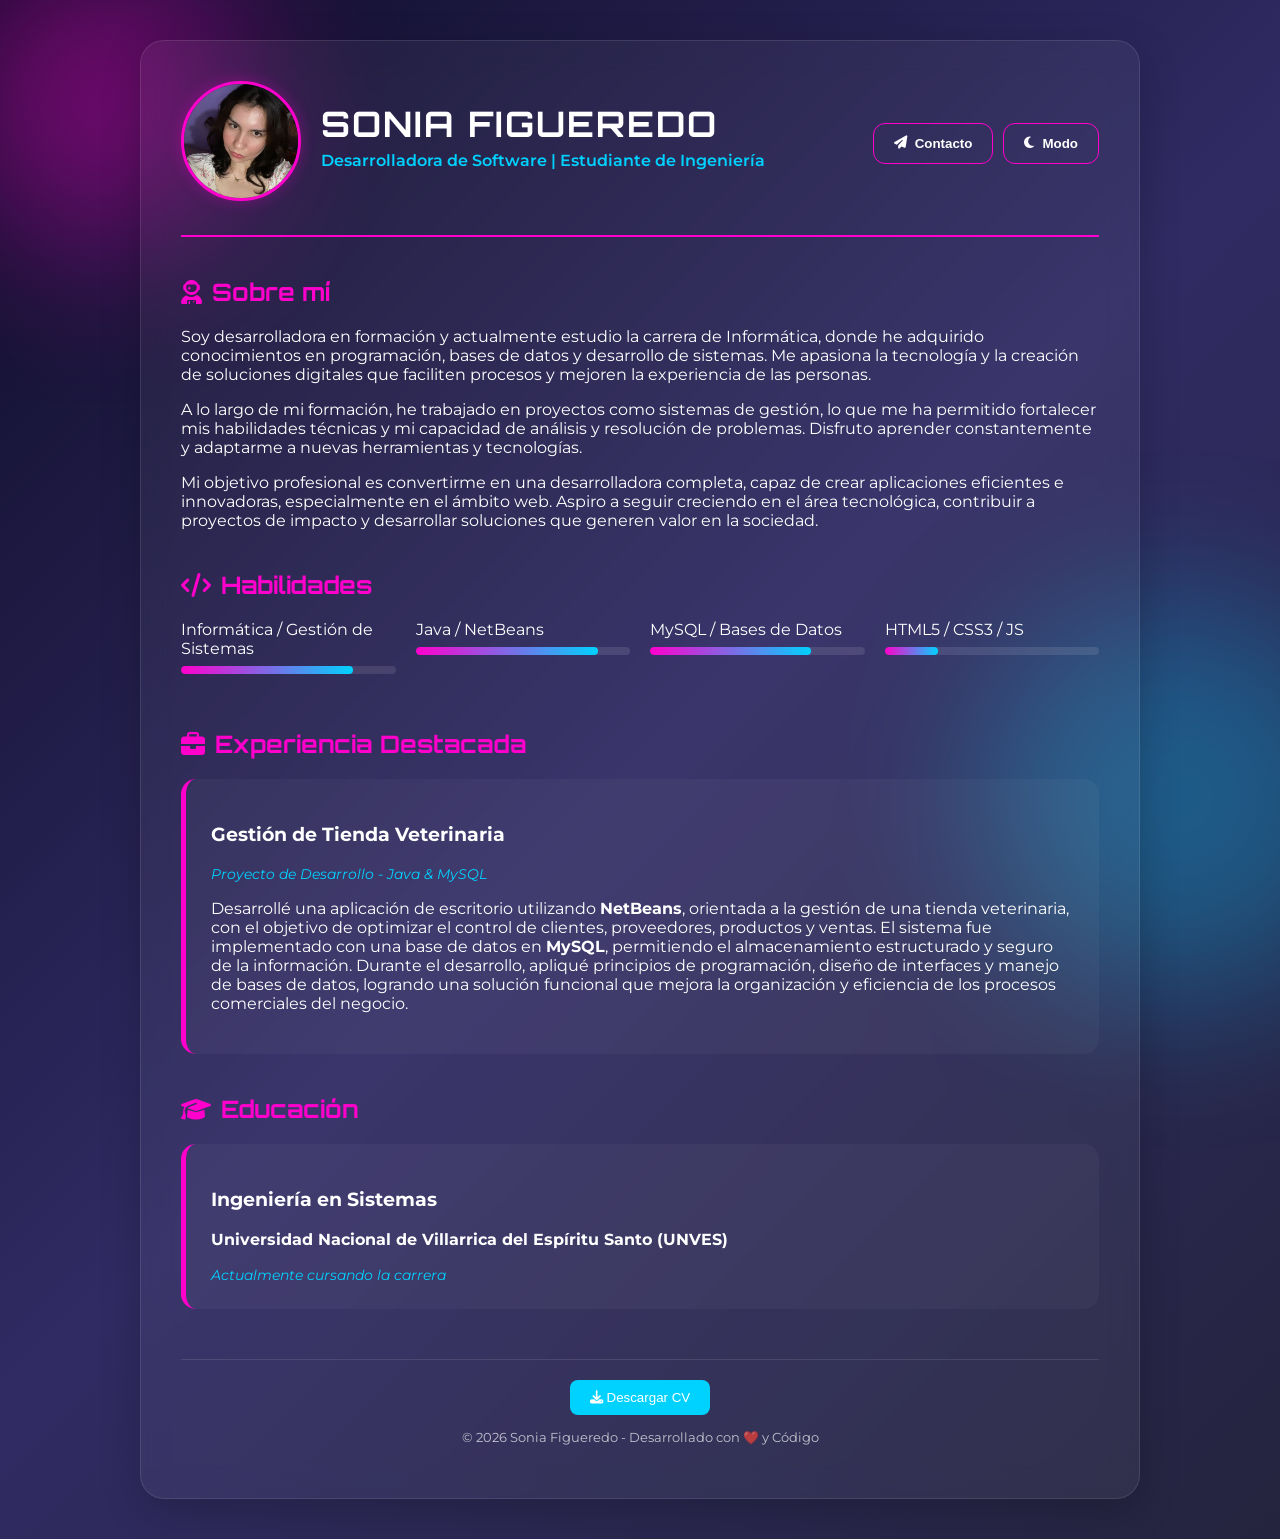
==== index.html @ 5f3241a0 "Rename HTML/01.html to index.html" ====
<!DOCTYPE html> <!-- Define el tipo de documento como HTML5 -->
<html lang="es"> <!-- Establece el idioma del sitio a español -->
<head> <!-- Inicio del encabezado del documento -->
    <meta charset="UTF-8"> <!-- Codificación de caracteres universal -->
    <meta name="viewport" content="width=device-width, initial-scale=1.0"> <!-- Asegura que el sitio sea responsivo en móviles -->
    <title>Sonia Figueredo | Portfolio Developer</title> <!-- Título que aparece en la pestaña del navegador -->
    <link rel="stylesheet" href="../CSS/01.css"> <!-- Enlace a la hoja de estilos externa -->
    <link href="https://fonts.googleapis.com/css2?family=Montserrat:wght@300;600&family=Orbitron:wght@500;700&display=swap" rel="stylesheet"> <!-- Fuentes de Google Fonts -->
    <link rel="stylesheet" href="https://cdnjs.cloudflare.com/ajax/libs/font-awesome/6.4.0/css/all.min.css"> <!-- Librería de iconos Font Awesome -->
</head> <!-- Cierre del encabezado -->
<body> <!-- Inicio del cuerpo de la página -->

    <div class="circle circle-1"></div> <!-- Elemento decorativo: Círculo de fondo 1 -->
    <div class="circle circle-2"></div> <!-- Elemento decorativo: Círculo de fondo 2 -->

    <div class="container"> <!-- Contenedor principal con efecto cristal -->
        <header class="header-main"> <!-- Encabezado principal del CV -->
            <div class="profile-area"> <!-- Área de imagen de perfil -->
                <img src="../IMAGEN/perfil.jpeg" alt="Sonia Figueredo" class="profile-pic"> <!-- Foto del profesional -->
            </div>
            <div class="title-area"> <!-- Área de texto central (Nombre y Título) -->
                <h1>Sonia Figueredo</h1> <!-- Nombre principal -->
                <p class="subtitle">Desarrolladora de Software | Estudiante de Ingeniería</p> <!-- Cargo o especialidad -->
            </div>
            <div class="actions-area"> <!-- Área de botones interactivos a la derecha -->
                <button id="btn-contact" class="btn-glow"><i class="fas fa-paper-plane"></i> Contacto</button> <!-- Botón para abrir modal de contacto -->
                <button id="btn-theme" class="btn-glow"><i class="fas fa-moon"></i> Modo</button> <!-- Botón para cambiar el tema visual -->
            </div>
        </header> <!-- Cierre del encabezado -->

        <main> <!-- Contenido principal del documento -->
            <section class="section scroll-reveal"> <!-- Sección de resumen profesional -->
                <h2><i class="fas fa-user-astronaut"></i> Sobre mí</h2> <!-- Título con icono -->
                <p>Soy desarrolladora en formación y actualmente estudio la carrera de Informática, donde he adquirido conocimientos en programación, bases de datos y desarrollo de sistemas. Me apasiona la tecnología y la creación de soluciones digitales que faciliten procesos y mejoren la experiencia de las personas.</p>
                <p>A lo largo de mi formación, he trabajado en proyectos como sistemas de gestión, lo que me ha permitido fortalecer mis habilidades técnicas y mi capacidad de análisis y resolución de problemas. Disfruto aprender constantemente y adaptarme a nuevas herramientas y tecnologías.</p>
                <p>Mi objetivo profesional es convertirme en una desarrolladora completa, capaz de crear aplicaciones eficientes e innovadoras, especialmente en el ámbito web. Aspiro a seguir creciendo en el área tecnológica, contribuir a proyectos de impacto y desarrollar soluciones que generen valor en la sociedad.</p>
            </section>

            <section class="section scroll-reveal"> <!-- Sección de habilidades técnicas -->
                <h2><i class="fas fa-code"></i> Habilidades</h2> <!-- Título de sección -->
                <div class="skills-grid"> <!-- Rejilla para mostrar habilidades -->
                    <div class="skill-item"> <!-- Item individual -->
                        <span>Informática / Gestión de Sistemas</span>
                        <div class="progress-bar"><div class="progress" style="width: 80%"></div></div>
                    </div>
                    <div class="skill-item"> <!-- Item individual de habilidad -->
                        <span>Java / NetBeans</span> <!-- Nombre de la tecnología -->
                        <div class="progress-bar"><div class="progress" style="width: 85%"></div></div> <!-- Barra de progreso animada -->
                    </div>
                    <div class="skill-item"> <!-- Item individual -->
                        <span>MySQL / Bases de Datos</span>
                        <div class="progress-bar"><div class="progress" style="width: 75%"></div></div>
                    </div>
                    <div class="skill-item"> <!-- Item individual -->
                        <span>HTML5 / CSS3 / JS</span>
                        <div class="progress-bar"><div class="progress" style="width: 25%"></div></div>
                    </div>
                </div>
            </section>

            <section class="section scroll-reveal"> <!-- Sección de experiencia -->
                <h2><i class="fas fa-briefcase"></i> Experiencia Destacada</h2>
                <div class="card"> <!-- Tarjeta de proyecto o trabajo -->
                    <h3>Gestión de Tienda Veterinaria</h3> <!-- Título del proyecto -->
                    <span class="job-date">Proyecto de Desarrollo - Java & MySQL</span> <!-- Fecha o tipo de trabajo -->
                    <p>Desarrollé una aplicación de escritorio utilizando <strong>NetBeans</strong>, orientada a la gestión de una tienda veterinaria, con el objetivo de optimizar el control de clientes, proveedores, productos y ventas. El sistema fue implementado con una base de datos en <strong>MySQL</strong>, permitiendo el almacenamiento estructurado y seguro de la información. Durante el desarrollo, apliqué principios de programación, diseño de interfaces y manejo de bases de datos, logrando una solución funcional que mejora la organización y eficiencia de los procesos comerciales del negocio.</p>
                </div>
            </section>

            <section class="section scroll-reveal"> <!-- Sección de educación -->
                <h2><i class="fas fa-graduation-cap"></i> Educación</h2>
                <div class="card"> <!-- Tarjeta de educación -->
                    <h3>Ingeniería en Sistemas</h3>
                    <p><strong>Universidad Nacional de Villarrica del Espíritu Santo (UNVES)</strong></p>
                    <span class="job-date">Actualmente cursando la carrera</span> <!-- Estado de la carrera -->
                </div>
            </section>
        </main> <!-- Cierre del contenido principal -->

        <footer class="footer-main"> <!-- Pie de página con acciones finales -->
            <button class="btn-secondary" onclick="window.print()"><i class="fas fa-download"></i> Descargar CV</button> <!-- Botón para imprimir/descargar -->
            <p class="footer-credits">© 2026 Sonia Figueredo - Desarrollado con ❤️ y Código</p> <!-- Créditos finales -->
        </footer>
    </div> <!-- Cierre del contenedor principal -->

    <!-- Modal de Contacto -->
    <div id="contact-modal" class="modal"> <!-- Estructura oculta del modal -->
        <div class="modal-content glass"> <!-- Contenido del modal con efecto cristal -->
            <span class="close-modal">&times;</span> <!-- Botón para cerrar modal -->
            <h2><i class="fas fa-envelope-open-text"></i> Conectemos</h2> <!-- Título del modal -->
            <div class="contact-links"> <!-- Enlaces de contacto -->
                <a href="https://wa.me/595981661205" target="_blank" class="contact-item"> <!-- Link directo a WhatsApp -->
                    <i class="fab fa-whatsapp"></i> WhatsApp: (0981) 661205
                </a>
                <a href="mailto:figueredosonia775@gmail.com" class="contact-item"> <!-- Link de correo electrónico -->
                    <i class="fas fa-at"></i> figueredosonia775@gmail.com
                </a>
            </div>
        </div>
    </div>

    <script src="../JAVASCRIPT/01.js" defer></script> <!-- Usamos la carpeta JAVASCRIPT y el atributo defer para asegurar la carga -->
</body>
</html>
---- CSS/01.css ----
/* --- VARIABLES DE TEMA --- */
:root {
    --bg-gradient: linear-gradient(135deg, #0f0c29 0%, #302b63 50%, #24243e 100%); /* Fondo modo oscuro neón */
    --glass-bg: rgba(255, 255, 255, 0.05); /* Fondo cristal oscuro */
    --text-primary: #ffffff; /* Texto blanco */
    --accent-color: #ff00cc; /* Color rosa neón */
    --accent-secondary: #00d2ff; /* Color azul neón */
    --shadow-color: rgba(255, 0, 204, 0.3); /* Sombra neón */
    --card-bg: rgba(255, 255, 255, 0.03); /* Fondo de tarjetas */
    --transition: all 0.3s cubic-bezier(0.4, 0, 0.2, 1); /* Transición suave estándar */
}

/* --- ESTADOS MODO CLARO --- */
body.light-mode {
    --bg-gradient: linear-gradient(135deg, #f5f7fa 0%, #c3cfe2 100%); /* Fondo suave claro */
    --glass-bg: rgba(255, 255, 255, 0.8); /* Fondo cristal claro */
    --text-primary: #2d3436; /* Texto gris oscuro */
    --accent-color: #6c5ce7; /* Púrpura elegante */
    --accent-secondary: #00b894; /* Verde esmeralda */
    --shadow-color: rgba(108, 92, 231, 0.2); /* Sombra suave */
    --card-bg: #ffffff; /* Tarjetas blancas */
}

/* --- RESET Y ESTILOS BASE --- */
* { box-sizing: border-box; } /* Asegura que el padding no afecte el ancho total */

body {
    font-family: 'Montserrat', sans-serif; /* Fuente principal */
    margin: 0; /* Elimina margenes por defecto */
    background: var(--bg-gradient); /* Aplica el gradiente de fondo */
    color: var(--text-primary); /* Color de texto según tema */
    min-height: 100vh; /* Ocupa el alto total de la pantalla */
    display: flex; /* Centrado flexible */
    justify-content: center; /* Centrado horizontal */
    transition: var(--transition); /* Suaviza el cambio de tema */
    overflow-x: hidden; /* Evita scroll horizontal */
}

/* --- ELEMENTOS DECORATIVOS --- */
.circle { position: fixed; border-radius: 50%; filter: blur(80px); z-index: -1; animation: float 10s infinite alternate; } /* Círculos flotantes de fondo */
.circle-1 { width: 300px; height: 300px; background: var(--accent-color); top: -50px; left: -50px; opacity: 0.4; } /* Círculo rosa */
.circle-2 { width: 400px; height: 400px; background: var(--accent-secondary); bottom: -100px; right: -100px; opacity: 0.3; } /* Círculo azul */

@keyframes float { from { transform: translate(0,0); } to { transform: translate(40px, 60px); } } /* Animación suave de flotación */

/* --- CONTENEDOR PRINCIPAL (GLASSMORPHISM) --- */
.container {
    width: 95%; max-width: 1000px; margin: 40px 20px; padding: 40px;
    background: var(--glass-bg); backdrop-filter: blur(15px); -webkit-backdrop-filter: blur(15px); /* Efecto cristal */
    border: 1px solid rgba(255, 255, 255, 0.1); border-radius: 24px;
    box-shadow: 0 10px 40px rgba(0,0,0,0.2);
}

/* --- HEADER --- */
.header-main {
    display: flex; align-items: center; justify-content: space-between; /* Distribución horizontal */
    flex-wrap: wrap; gap: 20px; padding-bottom: 30px; border-bottom: 2px solid var(--accent-color);
    margin-bottom: 40px; text-align: left;
}

.profile-pic {
    width: 120px; height: 120px; border-radius: 50%; object-fit: cover;
    border: 3px solid var(--accent-color); box-shadow: 0 0 15px var(--shadow-color);
    transition: var(--transition);
}
.profile-pic:hover { transform: scale(1.1) rotate(5deg); } /* Efecto hover en foto */

.title-area { flex: 1; min-width: 250px; } /* Área central flexible */
h1 { font-family: 'Orbitron', sans-serif; font-size: 2.2rem; margin: 0; text-transform: uppercase; letter-spacing: 2px; }
.subtitle { color: var(--accent-secondary); font-weight: 600; margin-top: 5px; }

.actions-area { display: flex; gap: 10px; } /* Contenedor de botones a la derecha */

/* --- BOTONES --- */
.btn-glow {
    background: transparent; color: var(--text-primary); padding: 12px 20px; border-radius: 12px;
    border: 1px solid var(--accent-color); cursor: pointer; font-weight: 600;
    transition: var(--transition); display: flex; align-items: center; gap: 8px;
}
.btn-glow:hover { background: var(--accent-color); color: white; box-shadow: 0 0 20px var(--accent-color); }

.btn-secondary {
    background: var(--accent-secondary); color: white; border: none; padding: 10px 20px;
    border-radius: 8px; cursor: pointer; transition: var(--transition);
}
.btn-secondary:hover { transform: translateY(-2px); opacity: 0.9; }

/* --- SECCIONES Y TARJETAS --- */
h2 { font-family: 'Orbitron', sans-serif; font-size: 1.5rem; color: var(--accent-color); margin-bottom: 20px; display: flex; align-items: center; gap: 10px; }
.section { margin-bottom: 40px; }

.card {
    background: var(--card-bg); padding: 25px; border-radius: 15px;
    border-left: 5px solid var(--accent-color); transition: var(--transition);
}
.card:hover { transform: translateX(10px); background: rgba(255,255,255,0.08); }
.job-date { font-size: 0.9rem; color: var(--accent-secondary); font-style: italic; }

/* --- BARRAS DE HABILIDADES --- */
.skills-grid { display: grid; grid-template-columns: repeat(auto-fit, minmax(200px, 1fr)); gap: 20px; }
.skill-item { margin-bottom: 15px; }
.progress-bar { background: rgba(255,255,255,0.1); height: 8px; border-radius: 10px; margin-top: 8px; overflow: hidden; }
.progress { background: linear-gradient(90deg, var(--accent-color), var(--accent-secondary)); height: 100%; border-radius: 10px; }

/* --- FOOTER --- */
.footer-main { text-align: center; margin-top: 50px; padding-top: 20px; border-top: 1px solid rgba(255,255,255,0.1); }
.footer-credits { font-size: 0.8rem; margin-top: 15px; opacity: 0.7; }

/* --- MODAL --- */
.modal {
    display: none; position: fixed; z-index: 1000; left: 0; top: 0; width: 100%; height: 100%;
    background: rgba(0,0,0,0.8); backdrop-filter: blur(5px); justify-content: center; align-items: center;
}
.modal-content {
    padding: 30px; border-radius: 20px; width: 90%; max-width: 400px; text-align: center;
    position: relative; animation: modalIn 0.3s ease-out;
}
@keyframes modalIn { from { transform: scale(0.8); opacity: 0; } to { transform: scale(1); opacity: 1; } }
.close-modal { position: absolute; right: 20px; top: 15px; font-size: 28px; cursor: pointer; }
.contact-links { display: flex; flex-direction: column; gap: 15px; margin-top: 20px; }
.contact-item {
    text-decoration: none; color: var(--text-primary); padding: 15px; border-radius: 10px;
    background: rgba(255,255,255,0.1); transition: var(--transition); border: 1px solid transparent;
}
.contact-item:hover { border-color: var(--accent-color); background: var(--accent-color); color: white; }

/* --- ANIMACIONES DE SCROLL --- */
.scroll-reveal { opacity: 0; transform: translateY(30px); transition: 0.8s all ease-out; }
.scroll-reveal.active { opacity: 1; transform: translateY(0); }

/* --- RESPONSIVE --- */
@media (max-width: 768px) {
    .header-main { flex-direction: column; text-align: center; }
    .container { padding: 20px; margin: 10px; }
    .actions-area { width: 100%; justify-content: center; }
}
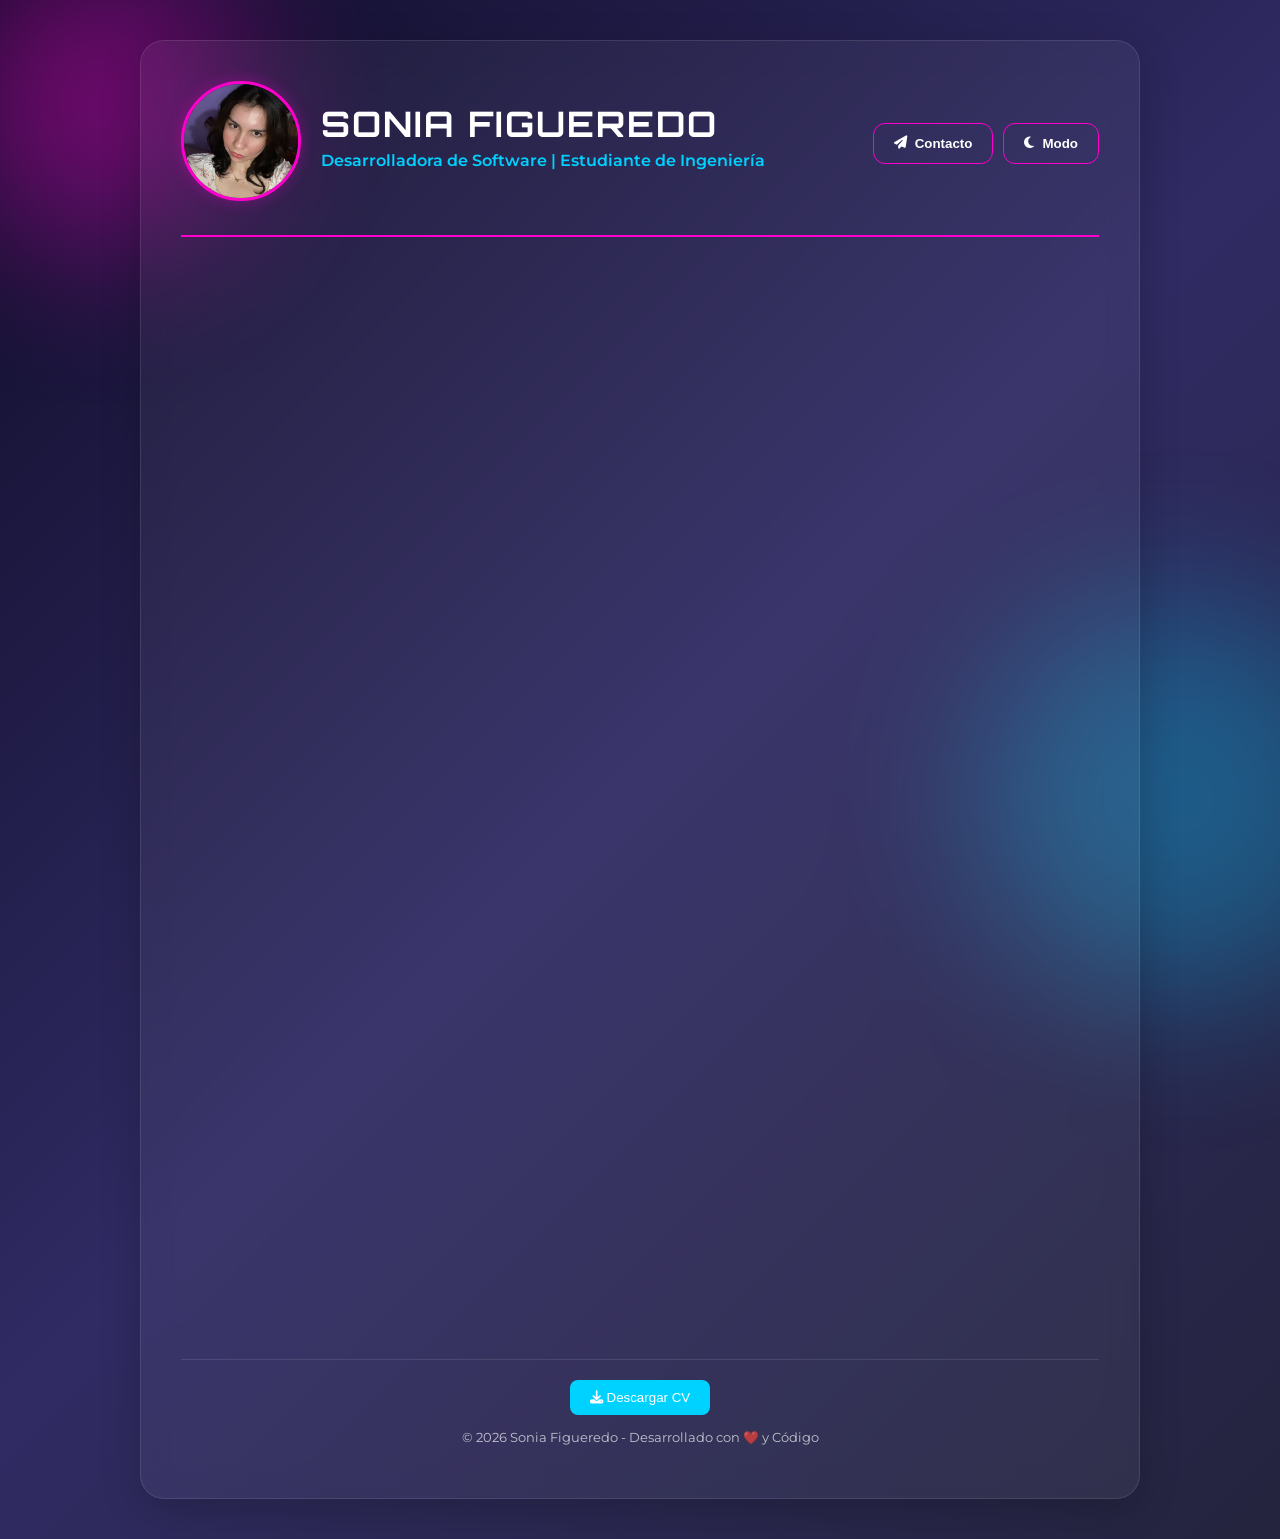
==== commit 9fb80615: "Add files via upload" ====
--- a/index.html
+++ b/index.html
@@ -4,7 +4,7 @@
     <meta charset="UTF-8"> <!-- Codificación de caracteres universal -->
     <meta name="viewport" content="width=device-width, initial-scale=1.0"> <!-- Asegura que el sitio sea responsivo en móviles -->
     <title>Sonia Figueredo | Portfolio Developer</title> <!-- Título que aparece en la pestaña del navegador -->
-    <link rel="stylesheet" href="../CSS/01.css"> <!-- Enlace a la hoja de estilos externa -->
+   <link rel="stylesheet" href="CSS/01.css"> <!-- Se agrega ../ para salir de la carpeta HTML -->
     <link href="https://fonts.googleapis.com/css2?family=Montserrat:wght@300;600&family=Orbitron:wght@500;700&display=swap" rel="stylesheet"> <!-- Fuentes de Google Fonts -->
     <link rel="stylesheet" href="https://cdnjs.cloudflare.com/ajax/libs/font-awesome/6.4.0/css/all.min.css"> <!-- Librería de iconos Font Awesome -->
 </head> <!-- Cierre del encabezado -->
@@ -16,7 +16,7 @@
     <div class="container"> <!-- Contenedor principal con efecto cristal -->
         <header class="header-main"> <!-- Encabezado principal del CV -->
             <div class="profile-area"> <!-- Área de imagen de perfil -->
-                <img src="../IMAGEN/perfil.jpeg" alt="Sonia Figueredo" class="profile-pic"> <!-- Foto del profesional -->
+              <img src="IMAGEN/perfil.jpeg" alt="Sonia Figueredo" class="profile-pic"> <!-- Se agrega ../ para encontrar la imagen -->
             </div>
             <div class="title-area"> <!-- Área de texto central (Nombre y Título) -->
                 <h1>Sonia Figueredo</h1> <!-- Nombre principal -->
@@ -53,7 +53,7 @@
                     </div>
                     <div class="skill-item"> <!-- Item individual -->
                         <span>HTML5 / CSS3 / JS</span>
-                        <div class="progress-bar"><div class="progress" style="width: 25%"></div></div>
+                        <div class="progress-bar"><div class="progress" style="width: 65%"></div></div>
                     </div>
                 </div>
             </section>
@@ -98,7 +98,6 @@
             </div>
         </div>
     </div>
-
-    <script src="../JAVASCRIPT/01.js" defer></script> <!-- Usamos la carpeta JAVASCRIPT y el atributo defer para asegurar la carga -->
+<script src="JAVASCRIPT/01.js" ...> <!-- Se agrega ../ para cargar el script correctamente -->
 </body>
-</html>
+</html>
--- a/CSS/01.css
+++ b/CSS/01.css
@@ -1,75 +1,81 @@
 /* --- VARIABLES DE TEMA --- */
 :root {
-    --bg-gradient: linear-gradient(135deg, #0f0c29 0%, #302b63 50%, #24243e 100%); /* Fondo modo oscuro neón */
-    --glass-bg: rgba(255, 255, 255, 0.05); /* Fondo cristal oscuro */
-    --text-primary: #ffffff; /* Texto blanco */
-    --accent-color: #ff00cc; /* Color rosa neón */
-    --accent-secondary: #00d2ff; /* Color azul neón */
-    --shadow-color: rgba(255, 0, 204, 0.3); /* Sombra neón */
-    --card-bg: rgba(255, 255, 255, 0.03); /* Fondo de tarjetas */
-    --transition: all 0.3s cubic-bezier(0.4, 0, 0.2, 1); /* Transición suave estándar */
+    --bg-gradient: linear-gradient(135deg, #0f0c29 0%, #302b63 50%, #24243e 100%);
+    --glass-bg: rgba(255, 255, 255, 0.05);
+    --text-primary: #ffffff;
+    --accent-color: #ff00cc;
+    --accent-secondary: #00d2ff;
+    --shadow-color: rgba(255, 0, 204, 0.3);
+    --card-bg: rgba(255, 255, 255, 0.03);
+    --transition: all 0.3s cubic-bezier(0.4, 0, 0.2, 1);
 }
 
 /* --- ESTADOS MODO CLARO --- */
 body.light-mode {
-    --bg-gradient: linear-gradient(135deg, #f5f7fa 0%, #c3cfe2 100%); /* Fondo suave claro */
-    --glass-bg: rgba(255, 255, 255, 0.8); /* Fondo cristal claro */
-    --text-primary: #2d3436; /* Texto gris oscuro */
-    --accent-color: #6c5ce7; /* Púrpura elegante */
-    --accent-secondary: #00b894; /* Verde esmeralda */
-    --shadow-color: rgba(108, 92, 231, 0.2); /* Sombra suave */
-    --card-bg: #ffffff; /* Tarjetas blancas */
+    --bg-gradient: linear-gradient(135deg, #f5f7fa 0%, #c3cfe2 100%);
+    --glass-bg: rgba(255, 255, 255, 0.8);
+    --text-primary: #2d3436;
+    --accent-color: #6c5ce7;
+    --accent-secondary: #00b894;
+    --shadow-color: rgba(108, 92, 231, 0.2);
+    --card-bg: #ffffff;
 }
 
 /* --- RESET Y ESTILOS BASE --- */
-* { box-sizing: border-box; } /* Asegura que el padding no afecte el ancho total */
+* { box-sizing: border-box; }
 
 body {
-    font-family: 'Montserrat', sans-serif; /* Fuente principal */
-    margin: 0; /* Elimina margenes por defecto */
-    background: var(--bg-gradient); /* Aplica el gradiente de fondo */
-    color: var(--text-primary); /* Color de texto según tema */
-    min-height: 100vh; /* Ocupa el alto total de la pantalla */
-    display: flex; /* Centrado flexible */
-    justify-content: center; /* Centrado horizontal */
-    transition: var(--transition); /* Suaviza el cambio de tema */
-    overflow-x: hidden; /* Evita scroll horizontal */
+    font-family: 'Montserrat', sans-serif;
+    margin: 0;
+    background: var(--bg-gradient);
+    color: var(--text-primary);
+    min-height: 100vh;
+    display: flex;
+    justify-content: center;
+    transition: var(--transition);
+    overflow-x: hidden;
 }
 
 /* --- ELEMENTOS DECORATIVOS --- */
-.circle { position: fixed; border-radius: 50%; filter: blur(80px); z-index: -1; animation: float 10s infinite alternate; } /* Círculos flotantes de fondo */
-.circle-1 { width: 300px; height: 300px; background: var(--accent-color); top: -50px; left: -50px; opacity: 0.4; } /* Círculo rosa */
-.circle-2 { width: 400px; height: 400px; background: var(--accent-secondary); bottom: -100px; right: -100px; opacity: 0.3; } /* Círculo azul */
+.circle { position: fixed; border-radius: 50%; filter: blur(80px); z-index: -1; animation: float 10s infinite alternate; }
+.circle-1 { width: 300px; height: 300px; background: var(--accent-color); top: -50px; left: -50px; opacity: 0.4; }
+.circle-2 { width: 400px; height: 400px; background: var(--accent-secondary); bottom: -100px; right: -100px; opacity: 0.3; }
 
-@keyframes float { from { transform: translate(0,0); } to { transform: translate(40px, 60px); } } /* Animación suave de flotación */
+@keyframes float { from { transform: translate(0,0); } to { transform: translate(40px, 60px); } }
 
-/* --- CONTENEDOR PRINCIPAL (GLASSMORPHISM) --- */
+/* --- CONTENEDOR PRINCIPAL --- */
 .container {
     width: 95%; max-width: 1000px; margin: 40px 20px; padding: 40px;
-    background: var(--glass-bg); backdrop-filter: blur(15px); -webkit-backdrop-filter: blur(15px); /* Efecto cristal */
+    background: var(--glass-bg); backdrop-filter: blur(15px); -webkit-backdrop-filter: blur(15px);
     border: 1px solid rgba(255, 255, 255, 0.1); border-radius: 24px;
     box-shadow: 0 10px 40px rgba(0,0,0,0.2);
 }
 
 /* --- HEADER --- */
 .header-main {
-    display: flex; align-items: center; justify-content: space-between; /* Distribución horizontal */
+    display: flex; align-items: center; justify-content: space-between;
     flex-wrap: wrap; gap: 20px; padding-bottom: 30px; border-bottom: 2px solid var(--accent-color);
     margin-bottom: 40px; text-align: left;
 }
 
+/* --- AQUÍ ESTÁ EL ARREGLO DE TU FOTO --- */
 .profile-pic {
-    width: 120px; height: 120px; border-radius: 50%; object-fit: cover;
-    border: 3px solid var(--accent-color); box-shadow: 0 0 15px var(--shadow-color);
+    width: 120px;            /* Tamaño pequeño */
+    height: 120px;           /* Mantener cuadrado */
+    border-radius: 50%;      /* HACERLA REDONDA */
+    object-fit: cover;       /* Que no se deforme */
+    border: 3px solid var(--accent-color);
+    box-shadow: 0 0 15px var(--shadow-color);
     transition: var(--transition);
 }
-.profile-pic:hover { transform: scale(1.1) rotate(5deg); } /* Efecto hover en foto */
 
-.title-area { flex: 1; min-width: 250px; } /* Área central flexible */
+.profile-pic:hover { transform: scale(1.1) rotate(5deg); }
+
+.title-area { flex: 1; min-width: 250px; }
 h1 { font-family: 'Orbitron', sans-serif; font-size: 2.2rem; margin: 0; text-transform: uppercase; letter-spacing: 2px; }
 .subtitle { color: var(--accent-secondary); font-weight: 600; margin-top: 5px; }
 
-.actions-area { display: flex; gap: 10px; } /* Contenedor de botones a la derecha */
+.actions-area { display: flex; gap: 10px; }
 
 /* --- BOTONES --- */
 .btn-glow {
@@ -114,6 +120,8 @@
 .modal-content {
     padding: 30px; border-radius: 20px; width: 90%; max-width: 400px; text-align: center;
     position: relative; animation: modalIn 0.3s ease-out;
+    background: var(--glass-bg); backdrop-filter: blur(15px); border: 1px solid rgba(255,255,255,0.1);
+    color: var(--text-primary);
 }
 @keyframes modalIn { from { transform: scale(0.8); opacity: 0; } to { transform: scale(1); opacity: 1; } }
 .close-modal { position: absolute; right: 20px; top: 15px; font-size: 28px; cursor: pointer; }
@@ -133,4 +141,6 @@
     .header-main { flex-direction: column; text-align: center; }
     .container { padding: 20px; margin: 10px; }
     .actions-area { width: 100%; justify-content: center; }
+    .profile-pic { width: 100px; height: 100px; }
+    h1 { font-size: 1.8rem; }
 }
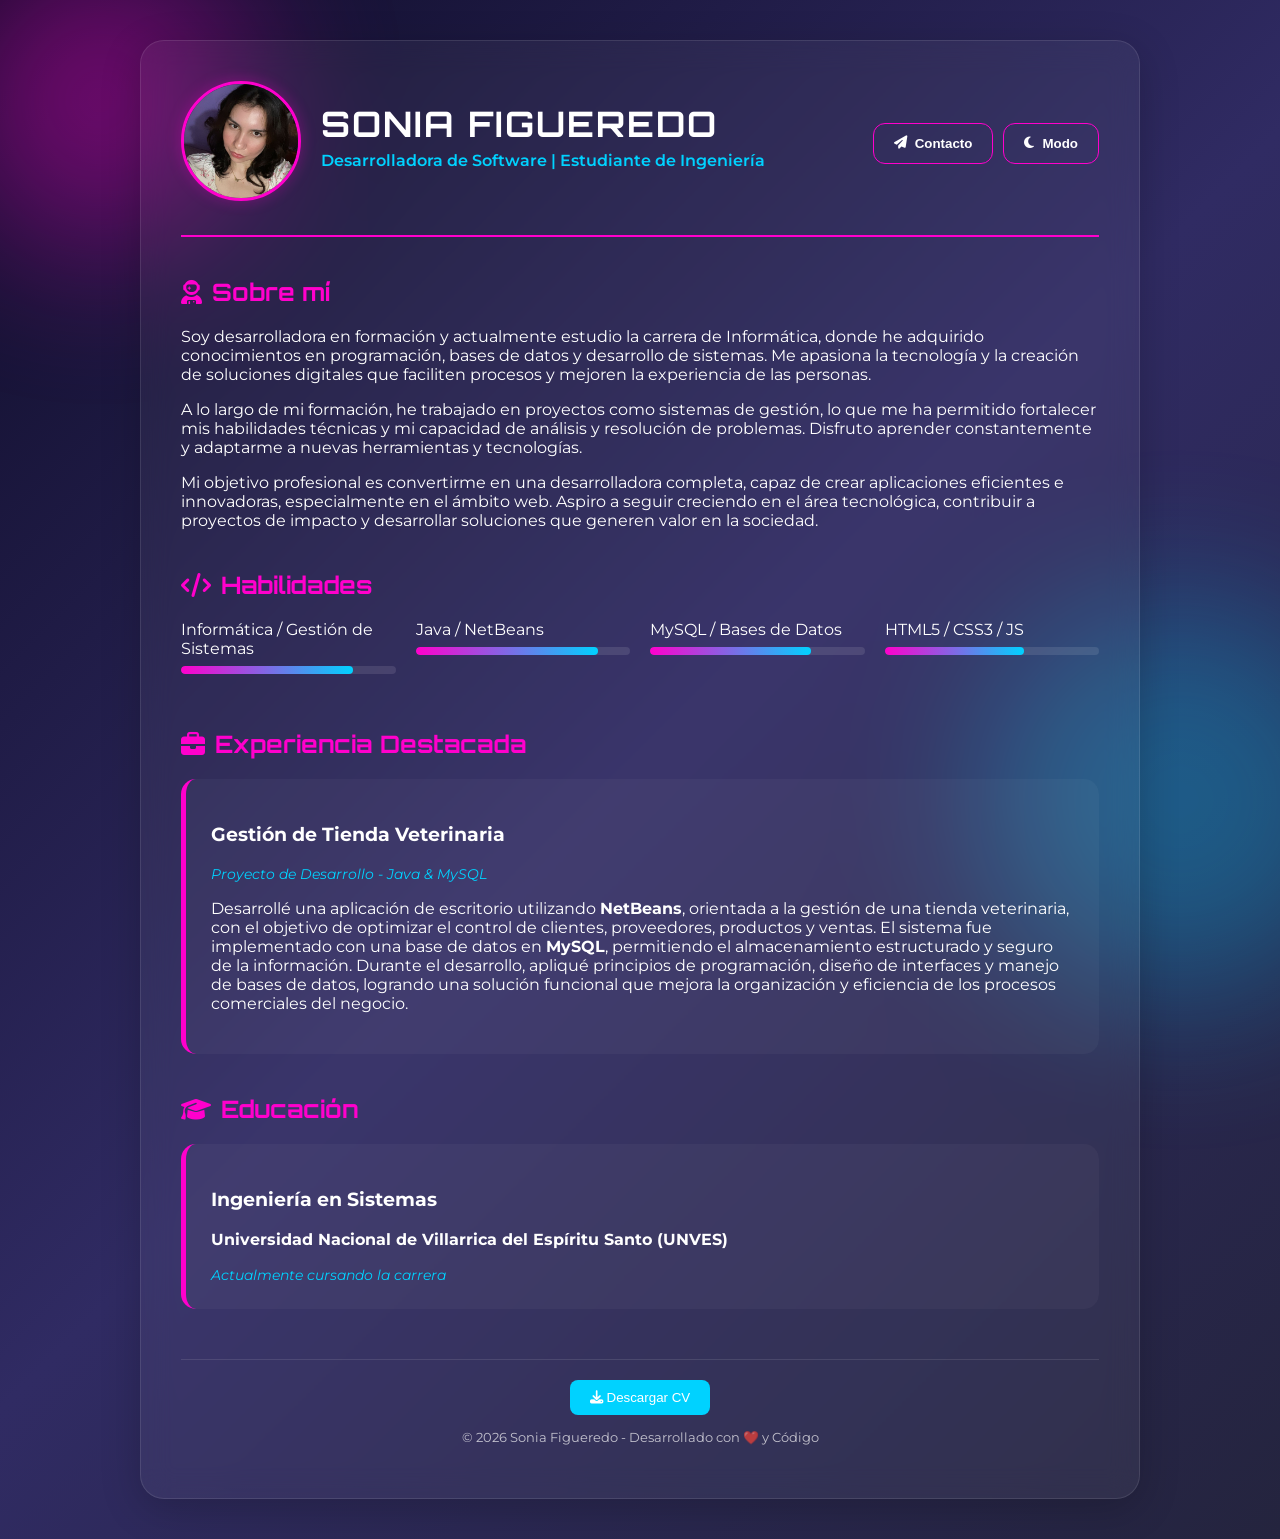
==== commit 2a355c27: "Add files via upload" ====
--- a/index.html
+++ b/index.html
@@ -98,6 +98,6 @@
             </div>
         </div>
     </div>
-<script src="JAVASCRIPT/01.js" ...> <!-- Se agrega ../ para cargar el script correctamente -->
+<script src="JAVASCRIPT/01.js" defer></script> <!-- Se agrega ../ para cargar el script correctamente -->
 </body>
 </html>
